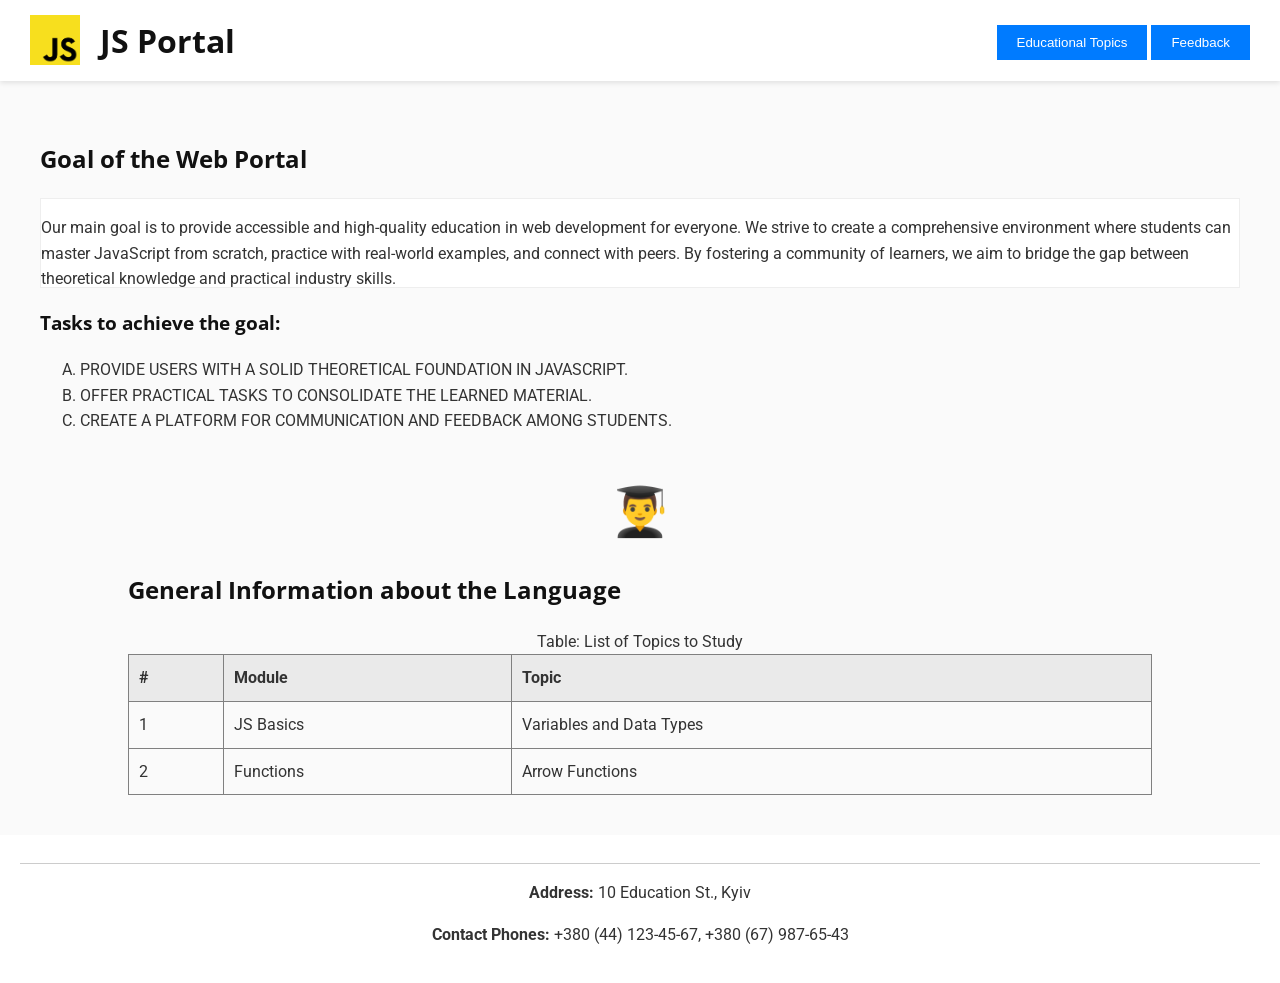
==== Labs/Lab2/index.html @ 44c4d8e8 "Lab2" ====
<!DOCTYPE html>
<html lang="en">
<head>
    <meta charset="UTF-8">
    <title>Main Page - JS Portal</title>
    <link rel="stylesheet" href="CSS/styles.css"> <!-- External Stylesheet -->
    <style>
        /* Internal Stylesheet for specific Main Page requirements */

        /* Variant 10: Name and logo absolutely positioned with 0 top offset */
        #main-header {
            position: absolute; /* Position value 1: absolute */
            top: 0;
            left: 0;
            width: 100%;
            background-color: white;
            box-shadow: 0 2px 5px rgba(0,0,0,0.1);
            z-index: 100; /* z-index property */
            padding: 15px 30px;
        }

        /* Float property usage */
        .logo-img {
            float: left; /* float property */
            margin-right: 20px;
        }

        .nav-menu {
            float: right;
            margin-top: 10px;
        }

        main {
            padding-top: 100px; /* Offset for absolute header */
        }

        /* Variant 10: Goal block has external margins, but NO internal padding */
        .goal-block {
            margin: 40px; /* External margins */
            padding: 0;   /* No internal padding */
            position: relative; /* Position value 2: relative */
        }

        /* Element with the most text content has a scrollbar */
        .scrollable-text {
            height: 90px;
            overflow-y: scroll; /* overflow property */
            border: 1px solid #eeeeee;
            background: #ffffff;
            margin-bottom: 20px;
        }

        /* Variant 10: Table block shifts right by 2% of viewport width on hover */
        .table-container {
            display: block; /* display property */
            width: 80%;
            margin: 0 auto;
            transition: transform 0.5s ease; /* 2D transform transition */
        }

        .table-container:hover {
            transform: translateX(2vw); /* 2D transformation */
        }

        /* Variant 10: Address block gets a shadow after 2 seconds on hover */
        .address-block {
            text-align: center;
            padding: 20px;
            margin-top: 40px;
            background-color: #ffffff;
            transition: box-shadow 0.3s ease;
        }

        .address-block:hover {
            box-shadow: 0px 5px 15px rgba(0, 0, 0, 0.4);
            transition-delay: 2s; /* 2 seconds delay */
        }
    </style>
</head>
<body>
<!-- ID Selector used here -->
<header id="main-header" class="clearfix">
    <img src="media/logo.png" alt="JS Portal Logo" width="50" class="logo-img">
    <h1 style="margin: 0; display: inline-block;">JS Portal</h1>

    <nav class="nav-menu">
        <button class="btn" onclick="window.location.href='topics.html'">Educational Topics</button>
        <button class="btn" onclick="window.location.href='feedback.html'">Feedback</button>
    </nav>
</header>

<main>
    <article class="goal-block">
        <h2>Goal of the Web Portal</h2>

        <!-- Overflow scrollbar applied here -->
        <div class="scrollable-text">
            <p>Our main goal is to provide accessible and high-quality education in web development for everyone. We strive to create a comprehensive environment where students can master JavaScript from scratch, practice with real-world examples, and connect with peers. By fostering a community of learners, we aim to bridge the gap between theoretical knowledge and practical industry skills.</p>
            <p>Additional text to ensure the scrollbar is active. We believe education should be free and accessible to all global citizens regardless of their background.</p>
        </div>

        <h3>Tasks to achieve the goal:</h3>
        <ol type="A">
            <li>PROVIDE USERS WITH A SOLID THEORETICAL FOUNDATION IN JAVASCRIPT.</li>
            <li>OFFER PRACTICAL TASKS TO CONSOLIDATE THE LEARNED MATERIAL.</li>
            <li>CREATE A PLATFORM FOR COMMUNICATION AND FEEDBACK AMONG STUDENTS.</li>
        </ol>
    </article>

    <!-- Variant 10: Content with a student emoji output after the goal description -->
    <div style="text-align: center; font-size: 3rem; margin: 20px 0;">
        👨‍🎓
    </div>

    <section class="table-container">
        <h2>General Information about the Language</h2>
        <table border="1" style="width: 100%; border-collapse: collapse; text-align: left;">
            <caption>Table: List of Topics to Study</caption>
            <thead>
            <tr style="background-color: #eaeaea;">
                <th style="padding: 10px;">#</th>
                <th style="padding: 10px;">Module</th>
                <th style="padding: 10px;">Topic</th>
            </tr>
            </thead>
            <tbody>
            <tr>
                <td style="padding: 10px;">1</td>
                <td style="padding: 10px;">JS Basics</td>
                <td style="padding: 10px;">Variables and Data Types</td>
            </tr>
            <tr>
                <td style="padding: 10px;">2</td>
                <td style="padding: 10px;">Functions</td>
                <td style="padding: 10px;">Arrow Functions</td>
            </tr>
            </tbody>
        </table>
    </section>
</main>

<footer class="address-block">
    <hr style="border: 0; border-top: 1px solid #ccc;">
    <p><strong>Address:</strong> 10 Education St., Kyiv</p>
    <p><strong>Contact Phones:</strong> +380 (44) 123-45-67, +380 (67) 987-65-43</p>
</footer>
</body>
</html>
---- Labs/Lab2/CSS/styles.css ----
/*
   External Style Sheet
   Design Style: Minimalism
   Fonts: 'Roboto', 'Open Sans'
   Colors specified via: Name (darkviolet), HEX (#333333), RGB (rgb(250, 250, 250)), HSL (hsl(51, 100%, 50%))
*/

@import url('https://fonts.googleapis.com/css2?family=Open+Sans:ital,wght@0,400;0,700&family=Roboto:wght@400;700&display=swap');

/* 1. Universal Selector */
* {
    box-sizing: border-box;
}

/* 2. Element Selector */
body {
    font-family: 'Roboto', sans-serif; /* Font 1 */
    color: #333333; /* Color specified via HEX */
    background-color: rgb(250, 250, 250); /* Color specified via RGB */
    margin: 0;
    line-height: 1.6;
}

h1, h2, h3 {
    font-family: 'Open Sans', sans-serif; /* Font 2 */
    color: #111111;
}

/* 3. Combinators: Sibling (+) and General Sibling (~) */
h2 + p {
    margin-top: 5px;
}

h3 ~ p {
    color: #555555;
}

/* 4. Attribute Selector with *= */
input[type*="text"], input[type="email"], select, textarea {
    width: 100%;
    padding: 10px;
    margin-bottom: 15px;
    border: 1px solid #cccccc;
    border-radius: 4px;
}

/* --- Transition between two different styles (at least 3 properties) --- */
/* Class Selector */
.btn {
    background-color: rgb(0, 123, 255);
    color: white;
    padding: 10px 20px;
    border: none;
    cursor: pointer;
    /* Transition applied to background-color, box-shadow, and border-radius */
    transition: background-color 0.3s ease, box-shadow 0.3s ease, border-radius 0.3s ease;
}

/* Pseudo-class :hover */
.btn:hover {
    background-color: rgb(0, 86, 179);
    box-shadow: 0px 4px 8px rgba(0, 0, 0, 0.2);
    border-radius: 10px;
}

/* --- FLEXBOX Layout (Feedback Page) --- */
.flex-container {
    display: flex;
    flex-flow: row wrap; /* flex-flow property */
    justify-content: center; /* justify-content property */
    align-items: flex-start; /* align-items property */
    align-content: space-around; /* align-content property */
    gap: 20px;
    padding: 20px;
    max-width: 800px;
    margin: 0 auto;
}

.flex-item {
    flex-grow: 1; /* flex-grow property */
    flex-shrink: 1; /* flex-shrink property */
    align-self: stretch; /* align-self property */
    order: 0; /* order property */
    background: white;
    padding: 20px;
    border-radius: 5px;
    box-shadow: 0 2px 4px rgba(0,0,0,0.05);
}

/* Specific order modification */
.flex-item-special {
    order: -1;
}

/* --- GRID Layout (Topics Page) --- */
.grid-container {
    display: grid;
    grid-template-columns: repeat(auto-fit, minmax(300px, 1fr));
    gap: 30px;
    padding: 40px;
    margin-top: 60px; /* Offset for fixed header */
}

/* Variant 10: Topic Card Styling */
.topic-card {
    /* Information about each topic framed in dark violet */
    /* Right border is solid thin, left is dashed */
    border: 2px solid transparent;
    border-right: thin solid darkviolet; /* Color specified via Name */
    border-left: dashed darkviolet;
    padding: 20px;
    background: white;
    box-shadow: 0 2px 10px rgba(0,0,0,0.05);
}

.topic-card img {
    width: 100%;
    height: auto;
    /* Animation base preparation */
    transition: filter 0.4s ease-in-out;
}

/* Variant 10: Image saturation increases by 1.5 times on hover */
.topic-card img:hover {
    filter: saturate(150%);
}

/* Variant 10: Topic name styling */
.topic-name {
    font-weight: 900; /* Higher weight */
    line-height: 1.8; /* Taller glyph height */
    font-style: italic; /* Italic text */
    font-size: 1.2rem;
    margin: 15px 0;
}

/* Variant 10: Visited links on the topics page */
.topics-page a:visited {
    color: hsl(51, 100%, 50%); /* Rich yellow (Color specified via HSL) */
}

/* Clearfix for floated elements */
.clearfix::after {
    content: "";
    clear: both;
    display: table;
}
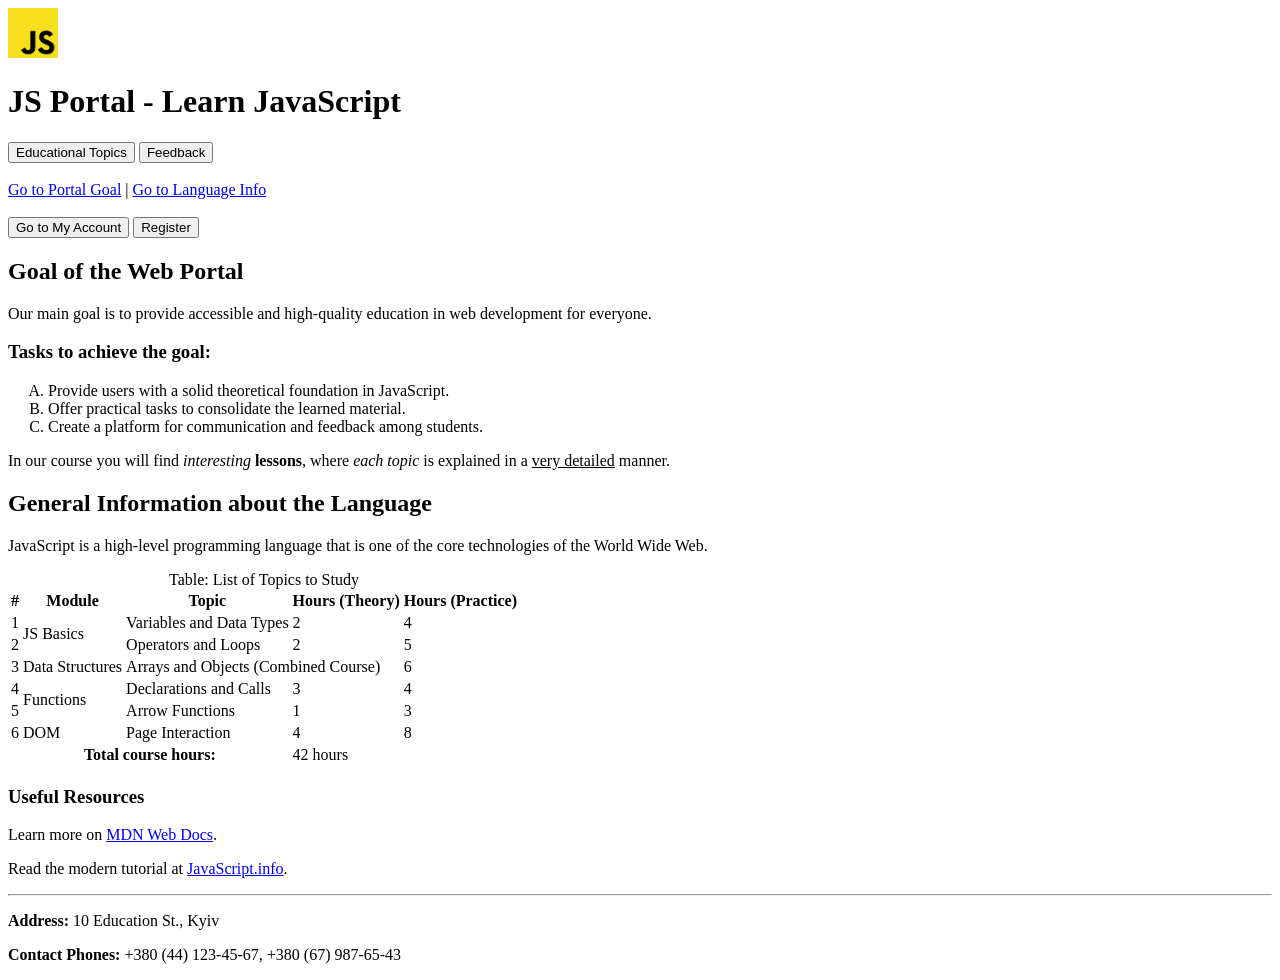
==== commit d976794f: "Lab2 init" ====
--- a/Labs/Lab2/index.html
+++ b/Labs/Lab2/index.html
@@ -3,144 +3,127 @@
 <head>
     <meta charset="UTF-8">
     <title>Main Page - JS Portal</title>
-    <link rel="stylesheet" href="CSS/styles.css"> <!-- External Stylesheet -->
-    <style>
-        /* Internal Stylesheet for specific Main Page requirements */
-
-        /* Variant 10: Name and logo absolutely positioned with 0 top offset */
-        #main-header {
-            position: absolute; /* Position value 1: absolute */
-            top: 0;
-            left: 0;
-            width: 100%;
-            background-color: white;
-            box-shadow: 0 2px 5px rgba(0,0,0,0.1);
-            z-index: 100; /* z-index property */
-            padding: 15px 30px;
-        }
-
-        /* Float property usage */
-        .logo-img {
-            float: left; /* float property */
-            margin-right: 20px;
-        }
-
-        .nav-menu {
-            float: right;
-            margin-top: 10px;
-        }
-
-        main {
-            padding-top: 100px; /* Offset for absolute header */
-        }
-
-        /* Variant 10: Goal block has external margins, but NO internal padding */
-        .goal-block {
-            margin: 40px; /* External margins */
-            padding: 0;   /* No internal padding */
-            position: relative; /* Position value 2: relative */
-        }
-
-        /* Element with the most text content has a scrollbar */
-        .scrollable-text {
-            height: 90px;
-            overflow-y: scroll; /* overflow property */
-            border: 1px solid #eeeeee;
-            background: #ffffff;
-            margin-bottom: 20px;
-        }
-
-        /* Variant 10: Table block shifts right by 2% of viewport width on hover */
-        .table-container {
-            display: block; /* display property */
-            width: 80%;
-            margin: 0 auto;
-            transition: transform 0.5s ease; /* 2D transform transition */
-        }
-
-        .table-container:hover {
-            transform: translateX(2vw); /* 2D transformation */
-        }
-
-        /* Variant 10: Address block gets a shadow after 2 seconds on hover */
-        .address-block {
-            text-align: center;
-            padding: 20px;
-            margin-top: 40px;
-            background-color: #ffffff;
-            transition: box-shadow 0.3s ease;
-        }
-
-        .address-block:hover {
-            box-shadow: 0px 5px 15px rgba(0, 0, 0, 0.4);
-            transition-delay: 2s; /* 2 seconds delay */
-        }
-    </style>
 </head>
 <body>
-<!-- ID Selector used here -->
-<header id="main-header" class="clearfix">
-    <img src="media/logo.png" alt="JS Portal Logo" width="50" class="logo-img">
-    <h1 style="margin: 0; display: inline-block;">JS Portal</h1>
+<!-- Header section containing logo, title, navigation, and auth buttons -->
+<header>
+    <img src="media/logo.png" alt="JS Portal Logo" width="50">
+    <h1>JS Portal - Learn JavaScript</h1>
 
-    <nav class="nav-menu">
-        <button class="btn" onclick="window.location.href='topics.html'">Educational Topics</button>
-        <button class="btn" onclick="window.location.href='feedback.html'">Feedback</button>
+    <!-- Navigation menu -->
+    <nav>
+        <button onclick="window.location.href='topics.html'">Educational Topics</button>
+        <button onclick="window.location.href='feedback.html'">Feedback</button>
+        <br><br>
+        <!-- Internal links to page sections -->
+        <a href="#portal-goal">Go to Portal Goal</a> |
+        <a href="#language-info">Go to Language Info</a>
     </nav>
+    <br>
+    <button>Go to My Account</button>
+    <button>Register</button>
 </header>
 
+<!-- Main content area -->
 <main>
-    <article class="goal-block">
+    <!-- Article describing the goal of the portal -->
+    <article id="portal-goal">
         <h2>Goal of the Web Portal</h2>
+        <p>Our main goal is to provide accessible and high-quality education in web development for everyone.</p>
+        <h3>Tasks to achieve the goal:</h3>
 
-        <!-- Overflow scrollbar applied here -->
-        <div class="scrollable-text">
-            <p>Our main goal is to provide accessible and high-quality education in web development for everyone. We strive to create a comprehensive environment where students can master JavaScript from scratch, practice with real-world examples, and connect with peers. By fostering a community of learners, we aim to bridge the gap between theoretical knowledge and practical industry skills.</p>
-            <p>Additional text to ensure the scrollbar is active. We believe education should be free and accessible to all global citizens regardless of their background.</p>
-        </div>
+        <!-- Ordered list numbered with uppercase Latin letters -->
+        <ol type="A">
+            <li>Provide users with a solid theoretical foundation in JavaScript.</li>
+            <li>Offer practical tasks to consolidate the learned material.</li>
+            <li>Create a platform for communication and feedback among students.</li>
+        </ol>
 
-        <h3>Tasks to achieve the goal:</h3>
-        <ol type="A">
-            <li>PROVIDE USERS WITH A SOLID THEORETICAL FOUNDATION IN JAVASCRIPT.</li>
-            <li>OFFER PRACTICAL TASKS TO CONSOLIDATE THE LEARNED MATERIAL.</li>
-            <li>CREATE A PLATFORM FOR COMMUNICATION AND FEEDBACK AMONG STUDENTS.</li>
-        </ol>
+        <!-- A sentence stylized with span, i, b, em, u tags -->
+        <p><span>In our course you will find <i>interesting</i> <b>lessons</b>, where <em>each topic</em> is explained in a <u>very detailed</u> manner.</span>
+        </p>
     </article>
 
-    <!-- Variant 10: Content with a student emoji output after the goal description -->
-    <div style="text-align: center; font-size: 3rem; margin: 20px 0;">
-        👨‍🎓
-    </div>
+    <!-- Section with general information and the study table -->
+    <section id="language-info">
+        <h2>General Information about the Language</h2>
+        <p>JavaScript is a high-level programming language that is one of the core technologies of the World Wide
+            Web.</p>
 
-    <section class="table-container">
-        <h2>General Information about the Language</h2>
-        <table border="1" style="width: 100%; border-collapse: collapse; text-align: left;">
+        <!-- Table with at least 6 rows, 5 columns, and horizontally/vertically merged cells -->
+        <table>
             <caption>Table: List of Topics to Study</caption>
             <thead>
-            <tr style="background-color: #eaeaea;">
-                <th style="padding: 10px;">#</th>
-                <th style="padding: 10px;">Module</th>
-                <th style="padding: 10px;">Topic</th>
+            <tr>
+                <th>#</th>
+                <th>Module</th>
+                <th>Topic</th>
+                <th>Hours (Theory)</th>
+                <th>Hours (Practice)</th>
             </tr>
             </thead>
             <tbody>
             <tr>
-                <td style="padding: 10px;">1</td>
-                <td style="padding: 10px;">JS Basics</td>
-                <td style="padding: 10px;">Variables and Data Types</td>
+                <td>1</td>
+                <td rowspan="2">JS Basics</td>
+                <td>Variables and Data Types</td>
+                <td>2</td>
+                <td>4</td>
             </tr>
             <tr>
-                <td style="padding: 10px;">2</td>
-                <td style="padding: 10px;">Functions</td>
-                <td style="padding: 10px;">Arrow Functions</td>
+                <td>2</td>
+                <td>Operators and Loops</td>
+                <td>2</td>
+                <td>5</td>
+            </tr>
+            <tr>
+                <td>3</td>
+                <td>Data Structures</td>
+                <!-- Horizontally merged cells -->
+                <td colspan="2">Arrays and Objects (Combined Course)</td>
+                <td>6</td>
+            </tr>
+            <tr>
+                <td>4</td>
+                <td rowspan="2">Functions</td>
+                <td>Declarations and Calls</td>
+                <td>3</td>
+                <td>4</td>
+            </tr>
+            <tr>
+                <td>5</td>
+                <td>Arrow Functions</td>
+                <td>1</td>
+                <td>3</td>
+            </tr>
+            <tr>
+                <td>6</td>
+                <td>DOM</td>
+                <td>Page Interaction</td>
+                <td>4</td>
+                <td>8</td>
             </tr>
             </tbody>
+            <tfoot>
+            <tr>
+                <th colspan="3">Total course hours:</th>
+                <td colspan="2">42 hours</td>
+            </tr>
+            </tfoot>
         </table>
     </section>
 </main>
 
-<footer class="address-block">
-    <hr style="border: 0; border-top: 1px solid #ccc;">
+<!-- Aside section with external links -->
+<aside>
+    <h3>Useful Resources</h3>
+    <p>Learn more on <a href="https://developer.mozilla.org/" target="_blank">MDN Web Docs</a>.</p>
+    <p>Read the modern tutorial at <a href="https://javascript.info/" target="_blank">JavaScript.info</a>.</p>
+</aside>
+
+<!-- Footer with contact information -->
+<footer>
+    <hr>
     <p><strong>Address:</strong> 10 Education St., Kyiv</p>
     <p><strong>Contact Phones:</strong> +380 (44) 123-45-67, +380 (67) 987-65-43</p>
 </footer>
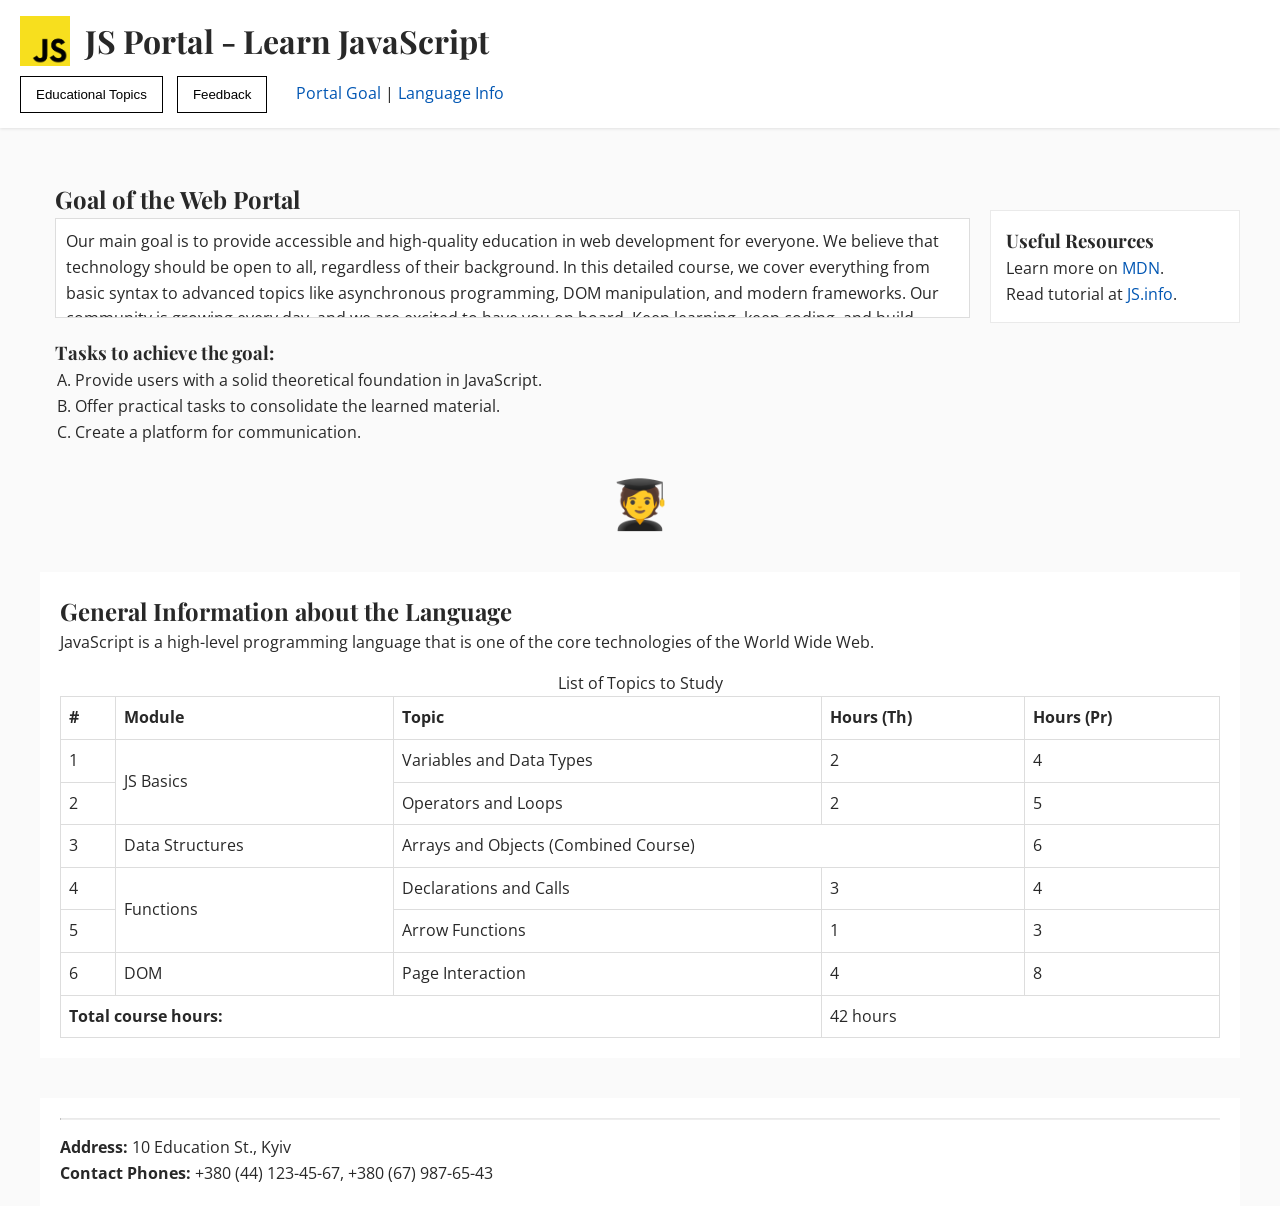
==== commit 4537b122: "Lab2" ====
--- a/Labs/Lab2/index.html
+++ b/Labs/Lab2/index.html
@@ -3,129 +3,229 @@
 <head>
     <meta charset="UTF-8">
     <title>Main Page - JS Portal</title>
+    <link rel="stylesheet" href="CSS/styles.css">
+    <style>
+        /* Variant req: Absolute position with 0 top offset */
+        .main-header {
+            position: absolute;
+            top: 0;
+            left: 0;
+            width: 100%;
+            background-color: white;
+            padding: 15px 20px;
+            z-index: 50;
+            box-shadow: 0 1px 3px rgba(0,0,0,0.1);
+        }
+
+        .main-wrapper {
+            position: relative;
+            padding-top: 150px;
+            max-width: 1200px;
+            margin: 0 auto;
+        }
+
+        .useful-aside {
+            float: right;
+            width: 250px;
+            background: white;
+            padding: 15px;
+            border: 1px solid #eaeaea;
+            margin-left: 20px;
+            margin-top: 60px;
+        }
+
+        @keyframes fadeInScale {
+            0% { transform: scale(0.9); opacity: 0; }
+            100% { transform: scale(1); opacity: 1; }
+        }
+
+        /* Variant req: External margins, no internal */
+        #portal-goal {
+            margin: 30px 15px;
+            padding: 0;
+        }
+
+        #portal-goal::after {
+            animation: fadeInScale 2s infinite alternate;
+            content: "‍🧑‍🎓";
+            display: block;
+            font-size: 3rem;
+            text-align: center;
+            margin: 20px 0;
+
+        }
+
+        .scrollable-content {
+            max-height: 100px;
+            overflow-y: auto;
+            border: 1px solid #ddd;
+            padding: 10px;
+            background: #fff;
+            margin-bottom: 20px;
+        }
+
+        /* Variant req: Shift right by 2% of viewport */
+        #language-info {
+            background: white;
+            padding: 20px;
+            transition: transform 0.4s ease;
+        }
+        #language-info:hover {
+            transform: translateX(2vw);
+        }
+
+        .interactive-btn {
+            background-color: white;
+            color: black;
+            border: 1px solid black;
+            padding: 10px 15px;
+            cursor: pointer;
+            transition: background-color 0.3s ease, color 0.3s ease, border-radius 0.3s ease;
+        }
+        .interactive-btn:hover {
+            background-color: black;
+            color: white;
+            border-radius: 8px;
+        }
+
+        /* Variant req: Shadow appears after 2s delay */
+        .contacts-block {
+            padding: 20px;
+            background: white;
+            margin-top: 40px;
+            clear: both;
+            transition: box-shadow 0.3s ease 2s;
+        }
+        .contacts-block:hover {
+            box-shadow: 0 10px 20px rgba(0,0,0,0.15);
+        }
+
+        table {
+            width: 100%;
+            border-collapse: collapse;
+            margin-top: 15px;
+        }
+        th, td {
+            border: 1px solid #ddd;
+            padding: 8px;
+            text-align: left;
+        }
+    </style>
 </head>
 <body>
-<!-- Header section containing logo, title, navigation, and auth buttons -->
-<header>
-    <img src="media/logo.png" alt="JS Portal Logo" width="50">
-    <h1>JS Portal - Learn JavaScript</h1>
-
-    <!-- Navigation menu -->
-    <nav>
-        <button onclick="window.location.href='topics.html'">Educational Topics</button>
-        <button onclick="window.location.href='feedback.html'">Feedback</button>
-        <br><br>
-        <!-- Internal links to page sections -->
-        <a href="#portal-goal">Go to Portal Goal</a> |
-        <a href="#language-info">Go to Language Info</a>
+
+<header class="main-header">
+    <div style="display: flex; align-items: center; gap: 15px;">
+        <img src="media/logo.png" alt="JS Portal Logo" width="50">
+        <h1>JS Portal - Learn JavaScript</h1>
+    </div>
+
+    <nav style="margin-top: 10px;">
+        <button class="interactive-btn" onclick="window.location.href='topics.html'">Educational Topics</button>
+        <button class="interactive-btn" onclick="window.location.href='feedback.html'">Feedback</button>
+        <span style="margin-left: 15px;">
+            <a href="#portal-goal">Portal Goal</a> |
+            <a href="#language-info">Language Info</a>
+        </span>
     </nav>
-    <br>
-    <button>Go to My Account</button>
-    <button>Register</button>
 </header>
 
-<!-- Main content area -->
-<main>
-    <!-- Article describing the goal of the portal -->
-    <article id="portal-goal">
-        <h2>Goal of the Web Portal</h2>
-        <p>Our main goal is to provide accessible and high-quality education in web development for everyone.</p>
-        <h3>Tasks to achieve the goal:</h3>
-
-        <!-- Ordered list numbered with uppercase Latin letters -->
-        <ol type="A">
-            <li>Provide users with a solid theoretical foundation in JavaScript.</li>
-            <li>Offer practical tasks to consolidate the learned material.</li>
-            <li>Create a platform for communication and feedback among students.</li>
-        </ol>
-
-        <!-- A sentence stylized with span, i, b, em, u tags -->
-        <p><span>In our course you will find <i>interesting</i> <b>lessons</b>, where <em>each topic</em> is explained in a <u>very detailed</u> manner.</span>
-        </p>
-    </article>
-
-    <!-- Section with general information and the study table -->
-    <section id="language-info">
-        <h2>General Information about the Language</h2>
-        <p>JavaScript is a high-level programming language that is one of the core technologies of the World Wide
-            Web.</p>
-
-        <!-- Table with at least 6 rows, 5 columns, and horizontally/vertically merged cells -->
-        <table>
-            <caption>Table: List of Topics to Study</caption>
-            <thead>
-            <tr>
-                <th>#</th>
-                <th>Module</th>
-                <th>Topic</th>
-                <th>Hours (Theory)</th>
-                <th>Hours (Practice)</th>
-            </tr>
-            </thead>
-            <tbody>
-            <tr>
-                <td>1</td>
-                <td rowspan="2">JS Basics</td>
-                <td>Variables and Data Types</td>
-                <td>2</td>
-                <td>4</td>
-            </tr>
-            <tr>
-                <td>2</td>
-                <td>Operators and Loops</td>
-                <td>2</td>
-                <td>5</td>
-            </tr>
-            <tr>
-                <td>3</td>
-                <td>Data Structures</td>
-                <!-- Horizontally merged cells -->
-                <td colspan="2">Arrays and Objects (Combined Course)</td>
-                <td>6</td>
-            </tr>
-            <tr>
-                <td>4</td>
-                <td rowspan="2">Functions</td>
-                <td>Declarations and Calls</td>
-                <td>3</td>
-                <td>4</td>
-            </tr>
-            <tr>
-                <td>5</td>
-                <td>Arrow Functions</td>
-                <td>1</td>
-                <td>3</td>
-            </tr>
-            <tr>
-                <td>6</td>
-                <td>DOM</td>
-                <td>Page Interaction</td>
-                <td>4</td>
-                <td>8</td>
-            </tr>
-            </tbody>
-            <tfoot>
-            <tr>
-                <th colspan="3">Total course hours:</th>
-                <td colspan="2">42 hours</td>
-            </tr>
-            </tfoot>
-        </table>
-    </section>
-</main>
-
-<!-- Aside section with external links -->
-<aside>
-    <h3>Useful Resources</h3>
-    <p>Learn more on <a href="https://developer.mozilla.org/" target="_blank">MDN Web Docs</a>.</p>
-    <p>Read the modern tutorial at <a href="https://javascript.info/" target="_blank">JavaScript.info</a>.</p>
-</aside>
-
-<!-- Footer with contact information -->
-<footer>
-    <hr>
-    <p><strong>Address:</strong> 10 Education St., Kyiv</p>
-    <p><strong>Contact Phones:</strong> +380 (44) 123-45-67, +380 (67) 987-65-43</p>
-</footer>
+<div class="main-wrapper">
+    <aside class="useful-aside">
+        <h3>Useful Resources</h3>
+        <p>Learn more on <a href="https://developer.mozilla.org/" target="_blank">MDN</a>.</p>
+        <p>Read tutorial at <a href="https://javascript.info/" target="_blank">JS.info</a>.</p>
+    </aside>
+
+    <main>
+        <article id="portal-goal">
+            <h2>Goal of the Web Portal</h2>
+            <div class="scrollable-content">
+                <p>Our main goal is to provide accessible and high-quality education in web development for everyone. We believe that technology should be open to all, regardless of their background. In this detailed course, we cover everything from basic syntax to advanced topics like asynchronous programming, DOM manipulation, and modern frameworks. Our community is growing every day, and we are excited to have you on board. Keep learning, keep coding, and build amazing things!</p>
+            </div>
+
+            <h3>Tasks to achieve the goal:</h3>
+            <ol type="A" style="margin-left: 20px;">
+                <li>Provide users with a solid theoretical foundation in JavaScript.</li>
+                <li>Offer practical tasks to consolidate the learned material.</li>
+                <li>Create a platform for communication.</li>
+            </ol>
+        </article>
+
+
+        <section id="language-info">
+            <h2>General Information about the Language</h2>
+            <p>JavaScript is a high-level programming language that is one of the core technologies of the World Wide Web.</p>
+
+            <table>
+                <caption>List of Topics to Study</caption>
+                <thead>
+                <tr>
+                    <th>#</th>
+                    <th>Module</th>
+                    <th>Topic</th>
+                    <th>Hours (Th)</th>
+                    <th>Hours (Pr)</th>
+                </tr>
+                </thead>
+                <tbody>
+                <tr>
+                    <td>1</td>
+                    <td rowspan="2">JS Basics</td>
+                    <td>Variables and Data Types</td>
+                    <td>2</td>
+                    <td>4</td>
+                </tr>
+                <tr>
+                    <td>2</td>
+                    <td>Operators and Loops</td>
+                    <td>2</td>
+                    <td>5</td>
+                </tr>
+                <tr>
+                    <td>3</td>
+                    <td>Data Structures</td>
+                    <td colspan="2">Arrays and Objects (Combined Course)</td>
+                    <td>6</td>
+                </tr>
+                <tr>
+                    <td>4</td>
+                    <td rowspan="2">Functions</td>
+                    <td>Declarations and Calls</td>
+                    <td>3</td>
+                    <td>4</td>
+                </tr>
+                <tr>
+                    <td>5</td>
+                    <td>Arrow Functions</td>
+                    <td>1</td>
+                    <td>3</td>
+                </tr>
+                <tr>
+                    <td>6</td>
+                    <td>DOM</td>
+                    <td>Page Interaction</td>
+                    <td>4</td>
+                    <td>8</td>
+                </tr>
+                </tbody>
+                <tfoot>
+                <tr>
+                    <th colspan="3">Total course hours:</th>
+                    <td colspan="2">42 hours</td>
+                </tr>
+                </tfoot>
+            </table>
+        </section>
+    </main>
+
+    <!-- Variant req: Shadow on address hover after 2 sec -->
+    <footer class="contacts-block">
+        <hr style="margin-bottom: 15px; border-top: 1px solid #eaeaea;">
+        <p><strong>Address:</strong> 10 Education St., Kyiv</p>
+        <p><strong>Contact Phones:</strong> +380 (44) 123-45-67, +380 (67) 987-65-43</p>
+    </footer>
+</div>
+
 </body>
 </html>
--- a/Labs/Lab2/CSS/styles.css
+++ b/Labs/Lab2/CSS/styles.css
@@ -0,0 +1,132 @@
+@import url('https://fonts.googleapis.com/css2?family=Open+Sans:wght@300;400;600&family=Playfair+Display:ital,wght@0,400;1,700&display=swap');
+
+* {
+    box-sizing: border-box;
+    margin: 0;
+    padding: 0;
+}
+
+body {
+    font-family: 'Open Sans', sans-serif;
+    background-color: hsl(0, 0%, 98%); /* HSL color */
+    color: rgb(40, 40, 40); /* RGB color */
+    line-height: 1.6;
+}
+
+h1, h2, h3 {
+    font-family: 'Playfair Display', serif;
+}
+
+nav > button {
+    margin-right: 10px;
+    padding: 8px 16px;
+    cursor: pointer;
+    border: 1px solid black;
+    background: transparent;
+}
+
+a[href] {
+    text-decoration: none;
+    color: #0056b3;
+}
+
+a:visited {
+    color: #FFCC00;
+}
+
+.feedback-main {
+    padding: 40px 20px;
+}
+
+.flex-container {
+    display: flex;
+    flex-flow: column wrap;
+    justify-content: center;
+    align-items: stretch;
+    max-width: 600px;
+    margin: 0 auto;
+    gap: 15px;
+}
+
+.flex-item {
+    flex-grow: 1;
+    flex-shrink: 1;
+    display: flex;
+    flex-direction: column;
+}
+
+.flex-btn-group {
+    display: flex;
+    justify-content: space-between;
+    align-self: center;
+    width: 100%;
+}
+
+.btn-submit {
+    order: 2;
+    padding: 10px 20px;
+}
+
+.btn-reset {
+    order: 1;
+    padding: 10px 20px;
+}
+
+fieldset {
+    padding: 20px;
+    border: 1px solid #ccc;
+    background: white;
+}
+
+/* Topics Page (Grid Layout) */
+.topics-header {
+    position: fixed;
+    top: 0;
+    width: 100%;
+    background-color: white;
+    padding: 15px 20px;
+    box-shadow: 0 2px 5px rgba(0,0,0,0.05);
+    z-index: 100;
+}
+
+.topics-main {
+    margin-top: 80px;
+    padding: 20px;
+}
+
+.grid-container {
+    display: grid;
+    grid-template-columns: repeat(auto-fill, minmax(300px, 1fr));
+    gap: 25px;
+    list-style: none;
+}
+
+.topic-card {
+    background: white;
+    padding: 20px;
+    /* Variant req: dark purple, right solid thin, left dashed */
+    border: 1px solid transparent;
+    border-right: 1px solid #8B008B;
+    border-left: 1px dashed #8B008B;
+}
+
+.topic-title {
+    /* Variant req: greater weight, height, italic */
+    font-weight: 800;
+    font-size: 1.6rem;
+    font-style: italic;
+    margin-bottom: 15px;
+}
+
+.topic-card img {
+    width: 100%;
+    max-width: 150px;
+    display: block;
+    margin: 0 auto 15px;
+    transition: filter 0.3s ease;
+}
+
+/* Variant req: 150% saturation on hover */
+.topic-card img:hover {
+    filter: saturate(150%);
+}
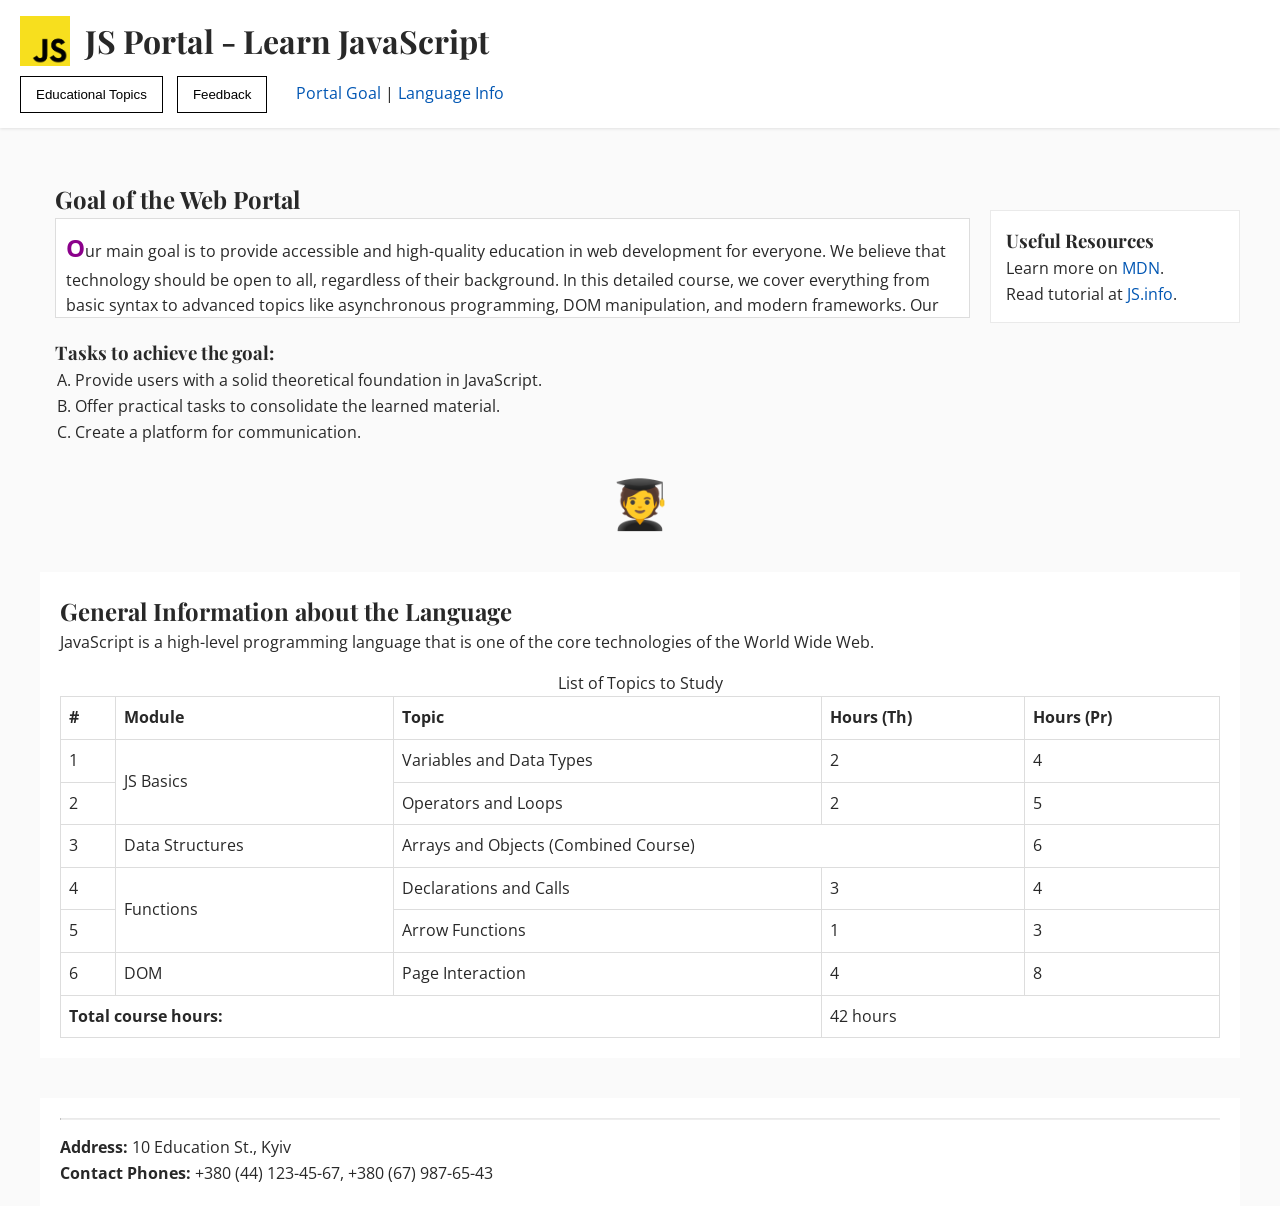
==== commit 27f95cff: "Lab2 some changes" ====
--- a/Labs/Lab2/index.html
+++ b/Labs/Lab2/index.html
@@ -64,6 +64,25 @@
             margin-bottom: 20px;
         }
 
+        ::selection {
+            background-color: #FFCC00;
+            color: black;
+        }
+
+        #portal-goal p::first-letter {
+            font-size: 1.5em;
+            font-weight: bold;
+            color: #8B008B;
+        }
+
+        .scrollable-content::-webkit-scrollbar {
+            width: 8px;
+        }
+        .scrollable-content::-webkit-scrollbar-thumb {
+            background: #888;
+            border-radius: 4px;
+        }
+
         /* Variant req: Shift right by 2% of viewport */
         #language-info {
             background: white;
